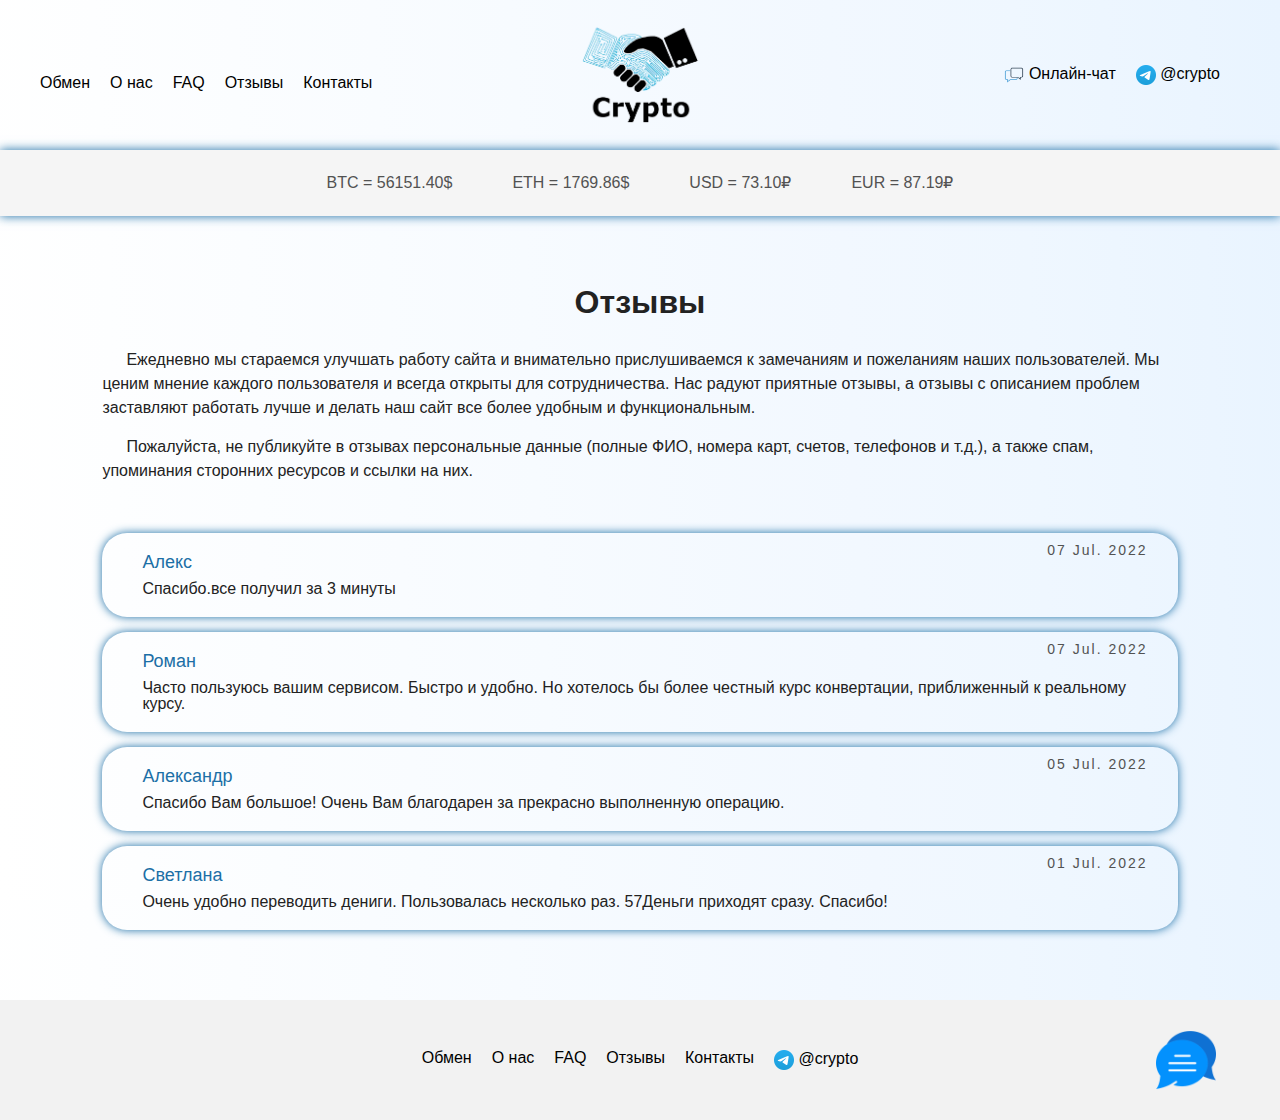
==== pages/responses.html @ f178329b "mobile adaptation + responces" ====
<!DOCTYPE html>
<html lang="en">
<head>
  <meta charset="UTF-8">
  <meta http-equiv="X-UA-Compatible" content="IE=edge">
  <meta name="viewport" content="width=device-width, initial-scale=1.0">

  <link rel="stylesheet" href="../css/reset.css">
  <link rel="stylesheet" href="../css/styles.css">

  <title>Crypto</title>
</head>
<body>
    <!-- HEADER -->
    <header class="header">
      <div class="hamburger-menu">
        <input id="menu__toggle" type="checkbox" />
        <label class="menu__btn" for="menu__toggle">
          <span></span>
        </label>
        <ul class="nav">
          <li class="nav__item"><a href="/" class="nav__link">Обмен</a></li>
          <li class="nav__item"><a href="#" class="nav__link">О нас</a></li>
          <li class="nav__item"><a href="#" class="nav__link">FAQ</a></li>
          <li class="nav__item"><a href="./pages/responses.html"" class="nav__link">Отзывы</a></li>
          <li class="nav__item"><a href="#" class="nav__link">Контакты</a></li>
        </ul>
      </div>
  
      <div class="logo">
          <img src="../images/logo.png" alt="logo" class="logo">
      </div>
  
      <div class="contacts">
        <div class="contacts__item contacts__item-chat">
          <img src="../images/chat.ico" alt="chat" class="contacts__img">
          <a href="#" class="contacts__link">Онлайн-чат</a>
        </div>
        <div class="contacts__item">
          <img src="../images/telegram.png" alt="tg" class="contacts__img">
          <a href="#" class="contacts__link">@crypto</a>
        </div>
      </div>
    </header>
  
    <!-- CURRENCY LINE -->
    <ul class="currency-line">
      <li class="currency-line__text">BTC = 56151.40$</li>
      <li class="currency-line__text">ETH = 1769.86$</li>
      <li class="currency-line__text">USD = 73.10₽</li>
      <li class="currency-line__text">EUR = 87.19₽</li>
    </ul>

    <div class="responses">
      <h2 class="responses__title">Отзывы</h2>
      <p class="responses__info">Ежедневно мы стараемся улучшать работу сайта и внимательно прислушиваемся к замечаниям и пожеланиям наших пользователей. Мы ценим мнение каждого пользователя и всегда открыты для сотрудничества. Нас радуют приятные отзывы, а отзывы с описанием проблем заставляют работать лучше и делать наш сайт все более удобным и функциональным.</p>
      <p class="responses__info">Пожалуйста, не публикуйте в отзывах персональные данные (полные ФИО, номера карт, счетов, телефонов и т.д.), а также спам, упоминания сторонних ресурсов и ссылки на них.</p>
      <ul class="responses__list">
        <li class="responses__item">
          <h3 class="responses__name">Алекс</h3>
          <p class="responses__text">Спасибо.все получил за 3 минуты</p>
          <p class="responses__date">07 Jul. 2022</p>
        </li>
        <li class="responses__item">
          <h3 class="responses__name">Роман</h3>
          <p class="responses__text">Часто пользуюсь вашим сервисом. Быстро и удобно. Но хотелось бы более честный курс конвертации, приближенный к реальному курсу.</p>
          <p class="responses__date">07 Jul. 2022</p>
        </li>
        <li class="responses__item">
          <h3 class="responses__name">Александр</h3>
          <p class="responses__text">Спасибо Вам большое! Очень Вам благодарен за прекрасно выполненную операцию.</p>
          <p class="responses__date">05 Jul. 2022</p>
        </li>
        <li class="responses__item">
          <h3 class="responses__name">Светлана </h3>
          <p class="responses__text">Очень удобно переводить дениги. Пользовалась несколько раз. 57Деньги приходят сразу. Спасибо! </p>
          <p class="responses__date">01 Jul. 2022</p>
        </li>
      </ul>
    </div>

    
</body>

<footer class="footer">
  <ul class="nav1">
    <li class="nav1__item"><a href="#" class="nav1__link">Обмен</a></li>
    <li class="nav1__item"><a href="#" class="nav1__link">О нас</a></li>
    <li class="nav1__item"><a href="#" class="nav1__link">FAQ</a></li>
    <li class="nav1__item"><a href="#" class="nav1__link">Отзывы</a></li>
    <li class="nav1__item"><a href="#" class="nav1__link">Контакты</a></li>
    <li class="nav1__item">
      <img src="../images/telegram.png" alt="tg" class="contacts__img">
      <a href="#" class="contacts__link">@crypto</a>
    </li>
  </ul> 
  
  <div class="chat">
    <img src="../images//chat-icon.png" alt="chat" class="chat__img">
  </div>
</footer>
</html>
---- css/styles.css ----
* {
  padding: 0;
  margin: 0;
  border: 0;
  outline: none;
  -webkit-box-sizing: border-box;
          box-sizing: border-box;
}

img {
  max-width: 100%;
  height: auto;
}

html {
  height: 100%;
  scroll-behavior: smooth;
  font-family: 'Hind Siliguri', sans-serif;
  font-size: 16px;
}

body, html {
  min-height: 100%;
  width: 100%;
}

.clear::after, .clear::before {
  content: " ";
  display: table;
}

.clear::after {
  clear: both;
}

body {
  background: white;
  position: relative;
  background: linear-gradient(87deg, white 0%, #f7fbff 42%, #f2f8ff 66%, #eff7ff 80%, #e9f4ff 100%);
}

a {
  text-decoration: none;
  color: #000;
}

header {
  display: -webkit-box;
  display: -ms-flexbox;
  display: flex;
  -webkit-box-align: center;
      -ms-flex-align: center;
          align-items: center;
  -webkit-box-pack: justify;
      -ms-flex-pack: justify;
          justify-content: space-between;
  padding: 30px 70px;
  height: 150px;
}

@media (max-width: 1350px) {
  header {
    padding: 30px 40px;
  }
}

@media (max-width: 1080px) {
  header {
    padding: 30px 20px;
    height: 100px;
    font-size: 14px;
  }
}

.logo {
  display: -webkit-box;
  display: -ms-flexbox;
  display: flex;
  width: 120px;
  -webkit-transition: .3s;
  transition: .3s;
  position: absolute;
  left: calc(50% - 60px);
  top: 12px;
}

@media (max-width: 1080px) {
  .logo {
    width: 90px;
    left: calc(50% - 45px);
    top: 4px;
  }
}

.contacts {
  display: -webkit-box;
  display: -ms-flexbox;
  display: flex;
}

.contacts__item {
  margin-right: 20px;
}

@media (max-width: 500px) {
  .contacts__item {
    margin-right: 5px;
  }
}

@media (max-width: 730px) {
  .contacts__item-chat {
    visibility: hidden;
  }
}

.contacts__link {
  -webkit-transition: .3s;
  transition: .3s;
}

.contacts__link:hover {
  color: #1C6FA6;
  border-bottom: 1px solid #1C6FA6;
}

.contacts__img {
  width: 20px;
}

.currency-line {
  display: -webkit-box;
  display: -ms-flexbox;
  display: flex;
  -webkit-box-align: center;
      -ms-flex-align: center;
          align-items: center;
  -webkit-box-pack: center;
      -ms-flex-pack: center;
          justify-content: center;
  background-color: #f5f5f5;
  -webkit-box-shadow: 0px 0px 10px #1C6FA6;
          box-shadow: 0px 0px 10px #1C6FA6;
  position: relative;
}

.currency-line__text {
  margin: 25px 30px 25px;
  color: #525252;
}

@media (max-width: 1080px) {
  .currency-line__text {
    font-size: 14px;
  }
}

@media (max-width: 700px) {
  .currency-line__text {
    margin: 10px 9px;
  }
}

.container {
  display: -webkit-box;
  display: -ms-flexbox;
  display: flex;
  -webkit-box-pack: justify;
      -ms-flex-pack: justify;
          justify-content: space-between;
}

@media (max-width: 980px) {
  .container {
    -webkit-box-orient: vertical;
    -webkit-box-direction: normal;
        -ms-flex-direction: column;
            flex-direction: column;
    -webkit-box-align: center;
        -ms-flex-align: center;
            align-items: center;
  }
}

.currency {
  width: 450px;
  padding: 30px 0 0 100px;
  -webkit-box-shadow: 0px 0px 10px #1C6FA6;
          box-shadow: 0px 0px 10px #1C6FA6;
}

@media (max-width: 1730px) {
  .currency {
    padding: 20px 0 0 20px;
    width: 350px;
  }
}

@media (max-width: 1080px) {
  .currency {
    padding: 20px 0 0 20px;
    width: 350px;
    font-size: 14px;
  }
}

@media (max-width: 980px) {
  .currency {
    display: -webkit-box;
    display: -ms-flexbox;
    display: flex;
    -webkit-box-orient: vertical;
    -webkit-box-direction: normal;
        -ms-flex-direction: column;
            flex-direction: column;
    -webkit-box-align: center;
        -ms-flex-align: center;
            align-items: center;
    width: 100%;
    padding: 20px;
  }
}

.currency__title {
  font-size: 36px;
}

.currency__filter {
  margin: 20px 0;
}

.currency__item {
  display: -webkit-box;
  display: -ms-flexbox;
  display: flex;
  -webkit-box-align: center;
      -ms-flex-align: center;
          align-items: center;
  margin-bottom: 10px;
}

@media (max-width: 980px) {
  .currency__item {
    margin-right: 30px;
  }
}

.currency__icon {
  margin-right: 10px;
  width: 30px;
}

@media (max-width: 980px) {
  .currency__icon {
    width: 20px;
  }
}

.currency__code {
  margin-left: 10px;
  font-weight: 700;
}

.currency__button {
  background-color: white;
  border: 1px solid #1C6FA6;
  color: black;
  width: 60px;
  padding: 3px 0px;
  text-align: center;
  display: inline-block;
  font-size: 14px;
  -webkit-transition-duration: 0.4s;
          transition-duration: 0.4s;
  cursor: pointer;
}

.currency__button--pressed {
  background-color: #1C6FA6;
  color: white;
}

.currency__button:hover {
  background-color: #1C6FA6;
  color: white;
}

select {
  -webkit-appearance: none;
  -moz-appearance: none;
  -ms-appearance: none;
  appearance: none;
  outline: 0;
  -webkit-box-shadow: none;
          box-shadow: none;
  border: 0 !important;
  border-radius: 20px;
  background: white;
  background-image: none;
  -webkit-box-flex: 1;
      -ms-flex: 1;
          flex: 1;
  padding: 0 .5em;
  color: black;
  cursor: pointer;
  font-size: 1em;
  font-family: 'Open Sans', sans-serif;
}

select::-ms-expand {
  display: none;
}

.select {
  position: relative;
  display: -webkit-box;
  display: -ms-flexbox;
  display: flex;
  width: calc(50% - 31px);
  height: 3em;
  line-height: 3;
  overflow: hidden;
  border-radius: 20px;
  border: 1px solid #1C6FA6;
}

@media (max-width: 450px) {
  .select {
    width: calc(50% - 18px);
  }
}

.select::after {
  border-top-right-radius: 20px;
  border-bottom-right-radius: 20px;
  color: #1C6FA6;
  content: '\25BC';
  position: absolute;
  top: 0;
  right: 0;
  padding: 0 1em;
  background: white;
  cursor: pointer;
  pointer-events: none;
  -webkit-transition: .25s all ease;
  transition: .25s all ease;
}

.form {
  margin-top: 50px;
  width: 780px;
  padding: 20px;
  font-size: 18px;
}

@media (max-width: 1080px) {
  .form {
    font-size: 14px;
  }
}

@media (max-width: 800px) {
  .form {
    width: 100%;
  }
}

.form__convert {
  display: -webkit-box;
  display: -ms-flexbox;
  display: flex;
  -webkit-box-align: center;
      -ms-flex-align: center;
          align-items: center;
}

.form__equel {
  margin: 0 20px;
  font-size: 22px;
}

@media (max-width: 450px) {
  .form__equel {
    font-size: 16px;
    margin: 0 10px;
  }
}

.form__card {
  margin-top: 30px;
  display: -webkit-box;
  display: -ms-flexbox;
  display: flex;
  -webkit-box-align: center;
      -ms-flex-align: center;
          align-items: center;
}

.form__card-icon {
  width: 37px;
  margin-right: 30px;
}

@media (max-width: 980px) {
  .form__card-icon {
    width: 28px;
    margin-right: 15px;
  }
}

.form__card-input {
  width: 100%;
  padding: 0 20px;
  border-radius: 10px;
  border: 1px solid #1C6FA6;
  height: 40px;
  font-size: 20px;
}

@media (max-width: 980px) {
  .form__card-input {
    font-size: 14px;
  }
}

.form__email {
  margin-top: 30px;
  display: -webkit-box;
  display: -ms-flexbox;
  display: flex;
  -webkit-box-align: center;
      -ms-flex-align: center;
          align-items: center;
}

.form__email-icon {
  width: 40px;
  margin-right: 30px;
}

@media (max-width: 980px) {
  .form__email-icon {
    width: 30px;
    margin-right: 15px;
  }
}

.form__email-input {
  width: 100%;
  padding: 0 20px;
  border-radius: 10px;
  border: 1px solid #1C6FA6;
  height: 40px;
  font-size: 20px;
}

@media (max-width: 980px) {
  .form__email-input {
    font-size: 14px;
  }
}

.form__send {
  height: 60px;
  -webkit-box-align: center;
      -ms-flex-align: center;
          align-items: center;
  margin-left: 30px;
  border-radius: 30px;
  padding: 10px 30px;
  border: 0px;
  font-size: 24px;
  font-weight: 700;
  color: white;
  display: -webkit-box;
  display: -ms-flexbox;
  display: flex;
  -webkit-transition: .3s;
  transition: .3s;
  background: #7751a3;
  background: linear-gradient(87deg, #7751a3 0%, #6188eb 69%);
}

@media (max-width: 980px) {
  .form__send {
    font-size: 18px;
    padding: 8px 30px 8px 6px;
    height: 40px;
    margin-left: 10px;
  }
}

.form__send:hover {
  -webkit-transform: scale(1.03);
          transform: scale(1.03);
}

.form__send-img {
  width: 15px;
  margin-right: 8px;
}

@media (max-width: 980px) {
  .form__send-img {
    width: 13px;
    margin-left: 5px;
  }
}

.form__money {
  display: -webkit-box;
  display: -ms-flexbox;
  display: flex;
  width: 100%;
  margin-top: 30px;
  -webkit-box-align: center;
      -ms-flex-align: center;
          align-items: center;
}

.form__money-input {
  width: 100%;
  padding: 0 20px;
  border-radius: 10px;
  border: 1px solid #1C6FA6;
  height: 40px;
  font-size: 20px;
}

@media (max-width: 980px) {
  .form__money-input {
    font-size: 14px;
  }
}

.form__caution {
  border: 1px solid orange;
  padding: 15px;
}

.form__caution, .form__message, .form__wait, .form__info {
  width: 100%;
  display: -webkit-box;
  display: -ms-flexbox;
  display: flex;
  -webkit-box-align: center;
      -ms-flex-align: center;
          align-items: center;
  margin-top: 30px;
  line-height: 1.5;
}

.form__caution-img, .form__message-img, .form__wait-img, .form__info-img {
  width: 40px;
  margin-right: 20px;
}

@media (max-width: 1080px) {
  .form__caution-img, .form__message-img, .form__wait-img, .form__info-img {
    width: 25px;
  }
}

.transaction {
  width: 100%;
  padding: 20px 20px;
  -webkit-box-shadow: 0px 0px 10px #1C6FA6;
          box-shadow: 0px 0px 10px #1C6FA6;
  margin-top: 50px;
}

.transaction__line {
  width: 100%;
}

.transaction__item {
  position: relative;
  display: -webkit-box;
  display: -ms-flexbox;
  display: flex;
  -webkit-box-align: center;
      -ms-flex-align: center;
          align-items: center;
  width: 100%;
  margin-top: 40px;
}

.transaction__item--header {
  font-weight: 700;
}

.transaction__title {
  font-size: 36px;
  text-align: center;
}

@media (max-width: 650px) {
  .transaction__title {
    font-size: 24px;
  }
}

.transaction__info-sell {
  position: absolute;
  display: -webkit-box;
  display: -ms-flexbox;
  display: flex;
  -webkit-box-align: center;
      -ms-flex-align: center;
          align-items: center;
  left: 35%;
}

@media (max-width: 1500px) {
  .transaction__info-sell {
    left: 42.5%;
  }
}

@media (max-width: 1270px) {
  .transaction__info-sell {
    left: 50%;
  }
}

@media (max-width: 980px) {
  .transaction__info-sell {
    left: 35%;
  }
}

@media (max-width: 650px) {
  .transaction__info-sell {
    left: 42.5%;
  }
}

@media (max-width: 550px) {
  .transaction__info-sell {
    left: 55%;
  }
}

.transaction__info-buy {
  position: absolute;
  display: -webkit-box;
  display: -ms-flexbox;
  display: flex;
  -webkit-box-align: center;
      -ms-flex-align: center;
          align-items: center;
  left: 0;
}

.transaction__icon {
  width: 25px;
  margin-right: 15px;
}

.transaction__text {
  margin-right: 20px;
}

@media (max-width: 700px) {
  .transaction__text {
    margin-right: 10px;
  }
}

.transaction__date {
  position: absolute;
  left: 70%;
}

@media (max-width: 1500px) {
  .transaction__date {
    left: 85%;
  }
}

@media (max-width: 1270px) {
  .transaction__date {
    display: none;
  }
}

@media (max-width: 980px) {
  .transaction__date {
    left: 70%;
    display: block;
  }
}

@media (max-width: 650px) {
  .transaction__date {
    display: none;
  }
}

.transaction__state {
  position: absolute;
  left: 85%;
}

@media (max-width: 1500px) {
  .transaction__state {
    display: none;
  }
}

@media (max-width: 980px) {
  .transaction__state {
    left: 85%;
    display: block;
  }
}

@media (max-width: 550px) {
  .transaction__state {
    display: none;
  }
}

.transaction__state--done {
  color: green;
}

.transaction__state--fail {
  color: red;
}

.transaction__state--pending {
  color: orange;
}

.footer {
  display: -webkit-box;
  display: -ms-flexbox;
  display: flex;
  -webkit-box-pack: center;
      -ms-flex-pack: center;
          justify-content: center;
  padding: 50px 0;
  position: relative;
  background-color: #f2f2f2;
  margin-top: 50px;
  width: 100%;
}

@media (max-width: 980px) {
  .footer {
    padding: 20px 0;
  }
}

.chat {
  position: absolute;
  width: 60px;
  right: 5%;
  top: calc(50% - 30px);
  -webkit-transition: .3s;
  transition: .3s;
  cursor: pointer;
}

.chat:hover {
  -webkit-transform: scale(1.05);
          transform: scale(1.05);
}

@media (max-width: 650px) {
  .chat {
    width: 40px;
  }
}

.nav1 {
  display: -webkit-box;
  display: -ms-flexbox;
  display: flex;
}

@media (max-width: 980px) {
  .nav1 {
    -webkit-box-orient: vertical;
    -webkit-box-direction: normal;
        -ms-flex-direction: column;
            flex-direction: column;
  }
}

@media (max-width: 980px) {
  .nav1__item {
    margin-bottom: 5px;
  }
}

.nav1__link {
  margin-right: 20px;
  -webkit-transition: .3s;
  transition: .3s;
}

.nav1__link:hover {
  color: #1C6FA6;
  border-bottom: 1px solid #1C6FA6;
}

.responses {
  margin: 100px 15%;
  font-size: 16px;
}

@media (max-width: 1280px) {
  .responses {
    margin: 70px 8%;
  }
}

@media (max-width: 980px) {
  .responses {
    margin: 40px 5%;
    font-size: 14px;
  }
}

.responses__title {
  font-weight: 700;
  font-size: 32px;
  text-align: center;
  margin-bottom: 30px;
}

.responses__info {
  line-height: 1.5;
  text-indent: 1.5em;
  margin-bottom: 15px;
}

.responses__list {
  margin-top: 50px;
}

.responses__item {
  -webkit-box-shadow: 0px 0px 10px #1C6FA6;
          box-shadow: 0px 0px 10px #1C6FA6;
  padding: 20px 40px;
  border-radius: 25px;
  position: relative;
  margin-bottom: 15px;
}

.responses__name {
  font-size: 18px;
  color: #1C6FA6;
  margin-bottom: 10px;
}

.responses__date {
  font-size: 14px;
  color: #525252;
  letter-spacing: 2px;
  position: absolute;
  right: 30px;
  top: 10px;
}

#menu__toggle {
  opacity: 0;
}

#menu__toggle:checked ~ .menu__btn > span {
  -webkit-transform: rotate(45deg);
          transform: rotate(45deg);
}

#menu__toggle:checked ~ .menu__btn > span::before {
  top: 0;
  -webkit-transform: rotate(0);
          transform: rotate(0);
}

#menu__toggle:checked ~ .menu__btn > span::after {
  top: 0;
  -webkit-transform: rotate(90deg);
          transform: rotate(90deg);
}

#menu__toggle:checked ~ .nav {
  visibility: visible;
  left: 0;
}

.burger__nav {
  visibility: hidden;
  -webkit-transition: .3s;
  transition: .3s;
  display: block;
  position: absolute;
  z-index: 1;
  visibility: hidden;
  top: 0;
  left: -100%;
  width: 300px;
  height: 100%;
  margin: 0;
  padding: 80px 0;
  list-style: none;
  background-color: #f5f5f5;
  -webkit-box-shadow: 1px 0px 6px rgba(0, 0, 0, 0.2);
          box-shadow: 1px 0px 6px rgba(0, 0, 0, 0.2);
  -webkit-transition-duration: .25s;
          transition-duration: .25s;
}

.menu__btn {
  display: -webkit-box;
  display: -ms-flexbox;
  display: flex;
  -webkit-box-align: center;
      -ms-flex-align: center;
          align-items: center;
  position: absolute;
  top: 20px;
  left: 20px;
  width: 26px;
  height: 26px;
  cursor: pointer;
  z-index: 2;
}

.menu__btn > span,
.menu__btn > span::before,
.menu__btn > span::after {
  display: block;
  position: absolute;
  visibility: hidden;
  width: 30px;
  height: 2px;
  z-index: 1;
  background-color: #616161;
  -webkit-transition-duration: .25s;
          transition-duration: .25s;
}

@media (max-width: 980px) {
  .menu__btn > span,
  .menu__btn > span::before,
  .menu__btn > span::after {
    visibility: visible;
  }
}

.menu__btn > span::before {
  content: '';
  top: -8px;
}

.menu__btn > span::after {
  content: '';
  top: 8px;
}

.nav {
  display: -webkit-box;
  display: -ms-flexbox;
  display: flex;
}

@media (max-width: 980px) {
  .nav {
    display: block;
    position: absolute;
    z-index: 1;
    visibility: hidden;
    top: 0;
    left: -100%;
    width: 300px;
    height: 100%;
    margin: 0;
    padding: 80px 0;
    list-style: none;
    background-color: #f5f5f5;
    -webkit-box-shadow: 1px 0px 6px rgba(0, 0, 0, 0.2);
            box-shadow: 1px 0px 6px rgba(0, 0, 0, 0.2);
    -webkit-transition-duration: .25s;
            transition-duration: .25s;
  }
}

.nav__link {
  margin-right: 20px;
  -webkit-transition: .3s;
  transition: .3s;
}

@media (max-width: 980px) {
  .nav__link {
    display: block;
    padding: 12px 24px;
    color: #333;
    font-family: 'Roboto', sans-serif;
    font-size: 20px;
    font-weight: 600;
    text-decoration: none;
    -webkit-transition-duration: .25s;
            transition-duration: .25s;
  }
}

.nav__link:hover {
  color: #1C6FA6;
  border-bottom: 1px solid #1C6FA6;
}

@media (max-width: 980px) {
  .nav__link:hover {
    background-color: #CFD8DC;
  }
}
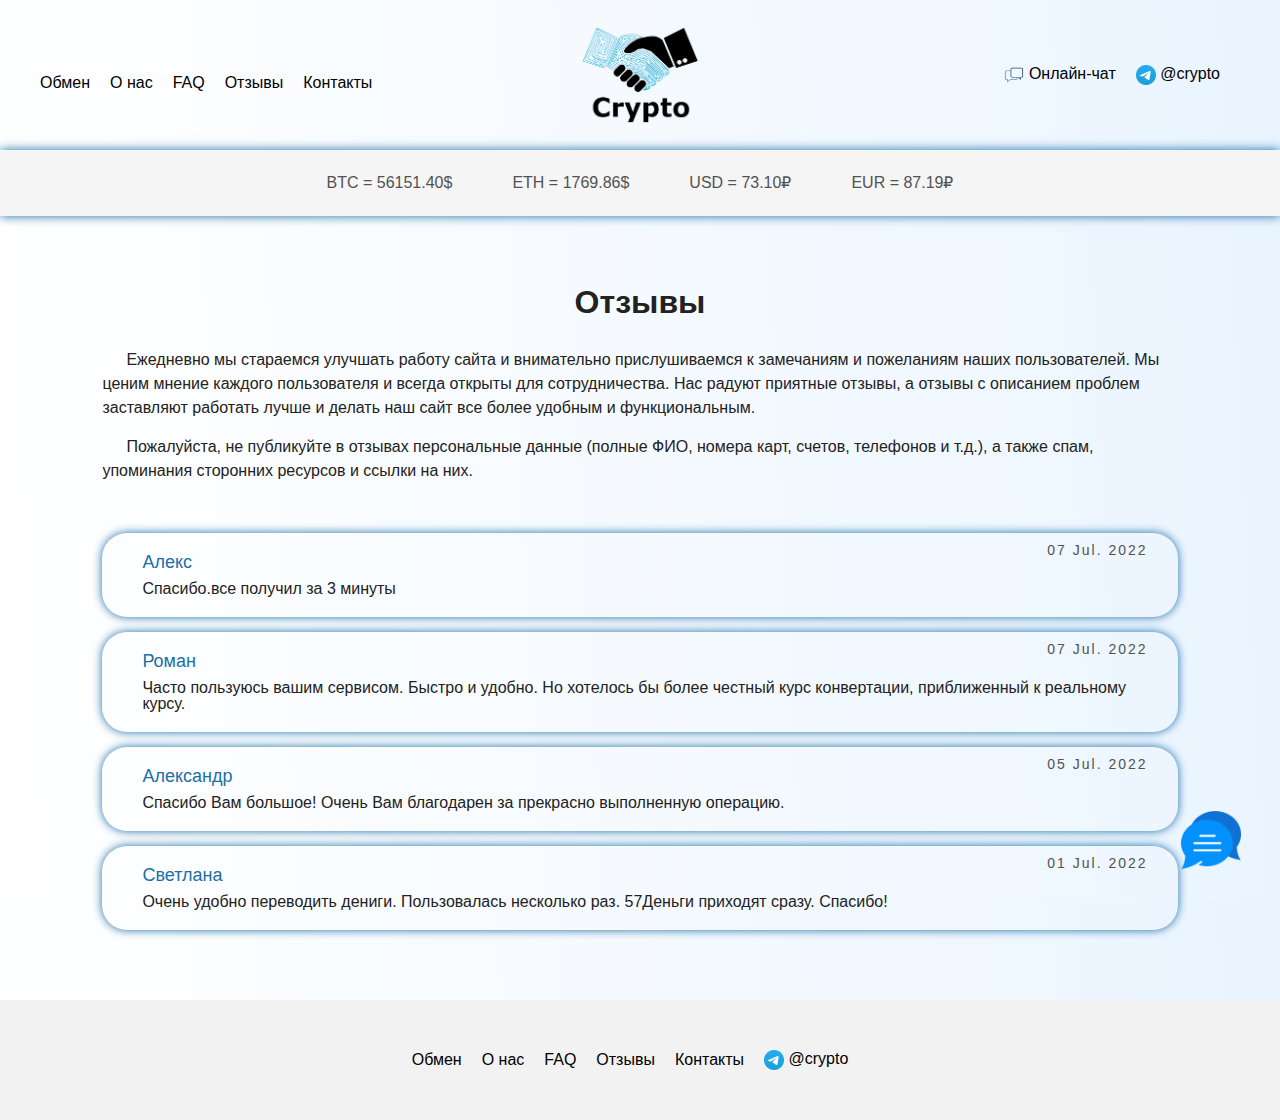
==== commit d88cf4b2: "footer responce fix" ====
--- a/pages/responses.html
+++ b/pages/responses.html
@@ -84,14 +84,18 @@
 
 <footer class="footer">
   <ul class="nav1">
-    <li class="nav1__item"><a href="#" class="nav1__link">Обмен</a></li>
-    <li class="nav1__item"><a href="#" class="nav1__link">О нас</a></li>
-    <li class="nav1__item"><a href="#" class="nav1__link">FAQ</a></li>
-    <li class="nav1__item"><a href="#" class="nav1__link">Отзывы</a></li>
-    <li class="nav1__item"><a href="#" class="nav1__link">Контакты</a></li>
+    <div class="footer__container">
+      <li class="nav1__item"><a href="#" class="nav1__link">Обмен</a></li>
+      <li class="nav1__item"><a href="#" class="nav1__link">О нас</a></li>
+      <li class="nav1__item"><a href="#" class="nav1__link">FAQ</a></li>
+    </div>
+    <div class="footer__container">
+      <li class="nav1__item"><a href="#" class="nav1__link">Отзывы</a></li>
+      <li class="nav1__item"><a href="#" class="nav1__link">Контакты</a></li>
+    </div>
     <li class="nav1__item">
       <img src="../images/telegram.png" alt="tg" class="contacts__img">
-      <a href="#" class="contacts__link">@crypto</a>
+      <a href="#" class="contacts__link nav1__link">@crypto</a>
     </li>
   </ul> 
   
--- a/css/styles.css
+++ b/css/styles.css
@@ -158,6 +158,13 @@
 @media (max-width: 700px) {
   .currency-line__text {
     margin: 10px 9px;
+  }
+}
+
+@media (max-width: 480px) {
+  .currency-line__text {
+    margin: 10px 9px;
+    font-size: 10px;
   }
 }
 
@@ -206,9 +213,7 @@
 
 @media (max-width: 980px) {
   .currency {
-    display: -webkit-box;
-    display: -ms-flexbox;
-    display: flex;
+    display: none;
     -webkit-box-orient: vertical;
     -webkit-box-direction: normal;
         -ms-flex-direction: column;
@@ -311,41 +316,6 @@
   display: none;
 }
 
-.select {
-  position: relative;
-  display: -webkit-box;
-  display: -ms-flexbox;
-  display: flex;
-  width: calc(50% - 31px);
-  height: 3em;
-  line-height: 3;
-  overflow: hidden;
-  border-radius: 20px;
-  border: 1px solid #1C6FA6;
-}
-
-@media (max-width: 450px) {
-  .select {
-    width: calc(50% - 18px);
-  }
-}
-
-.select::after {
-  border-top-right-radius: 20px;
-  border-bottom-right-radius: 20px;
-  color: #1C6FA6;
-  content: '\25BC';
-  position: absolute;
-  top: 0;
-  right: 0;
-  padding: 0 1em;
-  background: white;
-  cursor: pointer;
-  pointer-events: none;
-  -webkit-transition: .25s all ease;
-  transition: .25s all ease;
-}
-
 .form {
   margin-top: 50px;
   width: 780px;
@@ -362,6 +332,12 @@
 @media (max-width: 800px) {
   .form {
     width: 100%;
+  }
+}
+
+@media (max-width: 450px) {
+  .form {
+    padding: 20px 10px;
   }
 }
 
@@ -569,6 +545,14 @@
   margin-top: 50px;
 }
 
+@media (max-width: 500px) {
+  .transaction {
+    padding: 20px 0px;
+    -webkit-box-shadow: 0px 0px 0px #1C6FA6;
+            box-shadow: 0px 0px 0px #1C6FA6;
+  }
+}
+
 .transaction__line {
   width: 100%;
 }
@@ -601,55 +585,83 @@
 }
 
 .transaction__info-sell {
-  position: absolute;
-  display: -webkit-box;
-  display: -ms-flexbox;
-  display: flex;
-  -webkit-box-align: center;
-      -ms-flex-align: center;
-          align-items: center;
-  left: 35%;
+  display: -webkit-box;
+  display: -ms-flexbox;
+  display: flex;
+  -webkit-box-align: center;
+      -ms-flex-align: center;
+          align-items: center;
+  width: 35%;
 }
 
 @media (max-width: 1500px) {
   .transaction__info-sell {
-    left: 42.5%;
+    width: 42.5%;
   }
 }
 
 @media (max-width: 1270px) {
   .transaction__info-sell {
-    left: 50%;
+    width: 50%;
   }
 }
 
 @media (max-width: 980px) {
   .transaction__info-sell {
-    left: 35%;
+    width: 35%;
   }
 }
 
 @media (max-width: 650px) {
   .transaction__info-sell {
-    left: 42.5%;
+    width: 42.5%;
   }
 }
 
 @media (max-width: 550px) {
   .transaction__info-sell {
-    left: 55%;
+    width: 55%;
   }
 }
 
 .transaction__info-buy {
-  position: absolute;
-  display: -webkit-box;
-  display: -ms-flexbox;
-  display: flex;
-  -webkit-box-align: center;
-      -ms-flex-align: center;
-          align-items: center;
-  left: 0;
+  display: -webkit-box;
+  display: -ms-flexbox;
+  display: flex;
+  -webkit-box-align: center;
+      -ms-flex-align: center;
+          align-items: center;
+  width: 35%;
+}
+
+@media (max-width: 1500px) {
+  .transaction__info-buy {
+    width: 42.5%;
+  }
+}
+
+@media (max-width: 1270px) {
+  .transaction__info-buy {
+    width: 50%;
+  }
+}
+
+@media (max-width: 980px) {
+  .transaction__info-buy {
+    width: 35%;
+  }
+}
+
+@media (max-width: 650px) {
+  .transaction__info-buy {
+    width: 42.5%;
+  }
+}
+
+@media (max-width: 550px) {
+  .transaction__info-buy {
+    width: 55%;
+  }
 }
 
 .transaction__icon {
@@ -657,6 +669,12 @@
   margin-right: 15px;
 }
 
+@media (max-width: 420px) {
+  .transaction__icon {
+    margin-right: 0px;
+  }
+}
+
 .transaction__text {
   margin-right: 20px;
 }
@@ -668,13 +686,12 @@
 }
 
 .transaction__date {
-  position: absolute;
-  left: 70%;
+  width: 15%;
 }
 
 @media (max-width: 1500px) {
   .transaction__date {
-    left: 85%;
+    width: 7.5%;
   }
 }
 
@@ -686,7 +703,7 @@
 
 @media (max-width: 980px) {
   .transaction__date {
-    left: 70%;
+    width: 15%;
     display: block;
   }
 }
@@ -698,8 +715,7 @@
 }
 
 .transaction__state {
-  position: absolute;
-  left: 85%;
+  width: 15%;
 }
 
 @media (max-width: 1500px) {
@@ -710,7 +726,7 @@
 
 @media (max-width: 980px) {
   .transaction__state {
-    left: 85%;
+    width: 15%;
     display: block;
   }
 }
@@ -753,11 +769,23 @@
   }
 }
 
+.footer__container {
+  display: -webkit-box;
+  display: -ms-flexbox;
+  display: flex;
+}
+
+@media (max-width: 980px) {
+  .footer__container {
+    margin-bottom: 15px;
+  }
+}
+
 .chat {
-  position: absolute;
+  position: fixed;
   width: 60px;
-  right: 5%;
-  top: calc(50% - 30px);
+  right: 39px;
+  bottom: calc(30px);
   -webkit-transition: .3s;
   transition: .3s;
   cursor: pointer;
@@ -778,6 +806,9 @@
   display: -webkit-box;
   display: -ms-flexbox;
   display: flex;
+  -webkit-box-align: center;
+      -ms-flex-align: center;
+          align-items: center;
 }
 
 @media (max-width: 980px) {
@@ -799,6 +830,13 @@
   margin-right: 20px;
   -webkit-transition: .3s;
   transition: .3s;
+}
+
+@media (max-width: 980px) {
+  .nav1__link {
+    color: #525252;
+    letter-spacing: 2px;
+  }
 }
 
 .nav1__link:hover {
@@ -1018,3 +1056,140 @@
     background-color: #CFD8DC;
   }
 }
+
+.custom-select {
+  position: relative;
+  width: calc(50% - 31px);
+}
+
+@media (max-width: 450px) {
+  .custom-select {
+    width: calc(50% - 18px);
+  }
+}
+
+summary {
+  display: none;
+}
+
+.select-input:after {
+  content: '';
+  display: inline-block;
+  float: right;
+  width: .5rem;
+  height: .5rem;
+  border-bottom: 1px solid currentColor;
+  border-left: 1px solid currentColor;
+  border-bottom-left-radius: 2px;
+  -webkit-transform: rotate(45deg) translate(50%, 0%);
+          transform: rotate(45deg) translate(50%, 0%);
+  -webkit-transform-origin: center center;
+          transform-origin: center center;
+  -webkit-transition: -webkit-transform ease-in-out 100ms;
+  transition: -webkit-transform ease-in-out 100ms;
+  transition: transform ease-in-out 100ms;
+  transition: transform ease-in-out 100ms, -webkit-transform ease-in-out 100ms;
+  position: absolute;
+  right: 15px;
+  top: calc(50% - 6px);
+}
+
+.select-input.rotate:after {
+  -webkit-transform: rotate(-45deg) translate(0%, 0%);
+          transform: rotate(-45deg) translate(0%, 0%);
+}
+
+.select-input {
+  padding: 1rem;
+  cursor: pointer;
+  border-radius: 5px;
+  background-color: white;
+  border-radius: 25px;
+  border: 1px solid #1C6FA6;
+  list-style: none;
+  position: relative;
+  display: -webkit-box;
+  display: -ms-flexbox;
+  display: flex;
+  -webkit-box-align: center;
+      -ms-flex-align: center;
+          align-items: center;
+  height: 48px;
+}
+
+.custom-select ul {
+  width: 100%;
+  background: white;
+  position: absolute;
+  top: calc(100% + .5rem);
+  left: 0;
+  margin: 0;
+  -webkit-box-sizing: border-box;
+          box-sizing: border-box;
+  border-radius: 5px;
+  max-height: 375px;
+  overflow-y: auto;
+  border: 1px solid #1C6FA6;
+}
+
+@media (max-width: 450px) {
+  .custom-select ul {
+    width: 300px;
+  }
+}
+
+.list-close {
+  visibility: hidden;
+}
+
+@media (max-width: 450px) {
+  .custom-select #list-right {
+    left: -160px;
+  }
+}
+
+.custom-select li {
+  margin: 0;
+  border-bottom: 1px solid #1C6FA6;
+}
+
+.custom-select li:first-child {
+  padding-top: 0;
+}
+
+.custom-select li:last-child {
+  padding-bottom: 0;
+  border-bottom: none;
+}
+
+.custom-select ul.list {
+  counter-reset: labels;
+}
+
+.custom-select label {
+  padding: 15px 15px;
+  width: 100%;
+  display: -webkit-box;
+  display: -ms-flexbox;
+  display: flex;
+  cursor: pointer;
+  -webkit-box-align: center;
+      -ms-flex-align: center;
+          align-items: center;
+  -webkit-box-pack: start;
+      -ms-flex-pack: start;
+          justify-content: start;
+}
+
+.custom-select label span {
+  --display: none;
+  display: var(--display);
+  width: 1rem;
+  height: 1rem;
+  border: 1px solid #727272;
+  border-radius: 3px;
+}
+
+.custom-select .currency__code {
+  font-weight: 400;
+}
